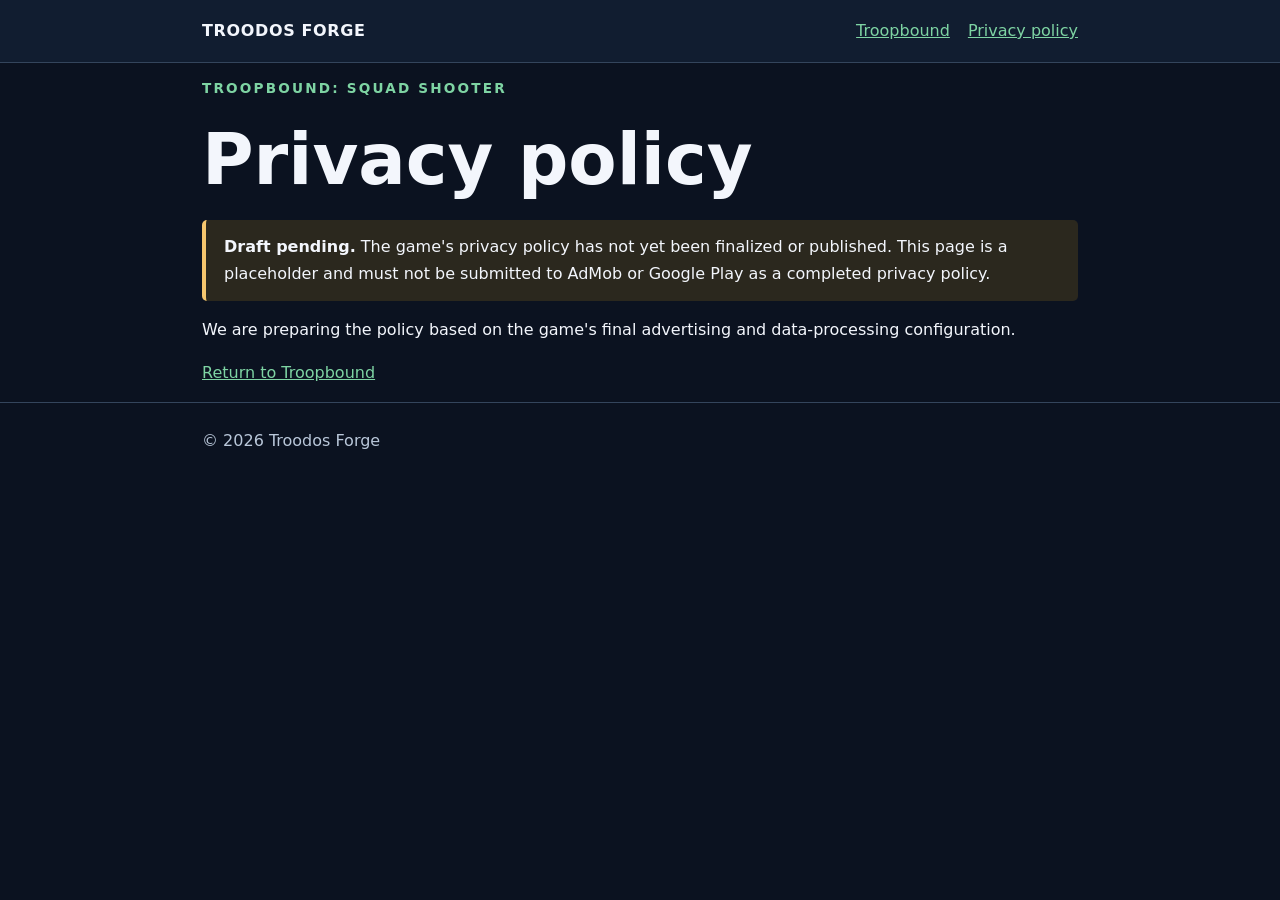
==== troopbound/privacy-policy/index.html @ 3d625c16 "Add files via upload" ====
<!doctype html><html lang="en"><head><meta charset="utf-8"><meta name="viewport" content="width=device-width,initial-scale=1"><meta name="robots" content="noindex"><title>Privacy Policy — Draft Pending | Troopbound</title><link rel="stylesheet" href="/assets/style.css"></head><body><header><div class="wrap"><nav aria-label="Main navigation"><a class="brand" href="/">TROODOS FORGE</a><div class="links"><a href="/troopbound/">Troopbound</a><a href="/troopbound/privacy-policy/" aria-current="page">Privacy policy</a></div></nav></div></header><main class="wrap"><p class="eyebrow">Troopbound: Squad Shooter</p><h1>Privacy policy</h1><div class="notice" role="status"><strong>Draft pending.</strong> The game's privacy policy has not yet been finalized or published. This page is a placeholder and must not be submitted to AdMob or Google Play as a completed privacy policy.</div><p>We are preparing the policy based on the game's final advertising and data-processing configuration.</p><p><a href="/troopbound/">Return to Troopbound</a></p></main><footer><div class="wrap">© 2026 Troodos Forge</div></footer></body></html>
---- assets/style.css ----
:root{color-scheme:dark;--bg:#0b1220;--panel:#152239;--text:#f3f6fc;--muted:#b9c7d9;--accent:#7ed4a3;--border:#34455c}*{box-sizing:border-box}body{margin:0;background:var(--bg);color:var(--text);font:16px/1.65 system-ui,-apple-system,Segoe UI,Arial,sans-serif}a{color:var(--accent)}a:focus-visible,button:focus-visible{outline:3px solid #ffe08a;outline-offset:4px}.wrap{max-width:920px;margin:auto;padding:0 22px}header{border-bottom:1px solid var(--border);background:#111d30}nav{display:flex;justify-content:space-between;align-items:center;gap:20px;flex-wrap:wrap;padding:18px 0}nav .links{display:flex;gap:18px;flex-wrap:wrap}.brand{font-weight:800;letter-spacing:.04em;text-decoration:none;color:var(--text)}main{padding:62px 0 85px}.eyebrow{text-transform:uppercase;letter-spacing:.16em;color:var(--accent);font-size:.85rem;font-weight:700}h1{font-size:clamp(2.3rem,6vw,4.4rem);line-height:1.12;margin:.3em 0}h2{margin-top:1.8em;line-height:1.2}.lead{font-size:1.22rem;color:var(--muted);max-width:690px}.card{background:var(--panel);border:1px solid var(--border);border-radius:18px;padding:28px;margin:28px 0}.button{display:inline-block;background:var(--accent);color:#092015;padding:12px 22px;border-radius:9px;font-weight:800;text-decoration:none;margin:10px 12px 10px 0}.secondary{background:transparent;border:1px solid var(--accent);color:var(--accent)}.muted{color:var(--muted)}footer{border-top:1px solid var(--border);padding:25px 0;color:var(--muted)}.notice{border-left:4px solid #f5c66e;padding:14px 18px;background:#2b281e;border-radius:5px}ul{padding-left:24px}@media(max-width:540px){main{padding-top:40px}.card{padding:20px}}@media(prefers-reduced-motion:reduce){*,*:before,*:after{scroll-behavior:auto!important}}
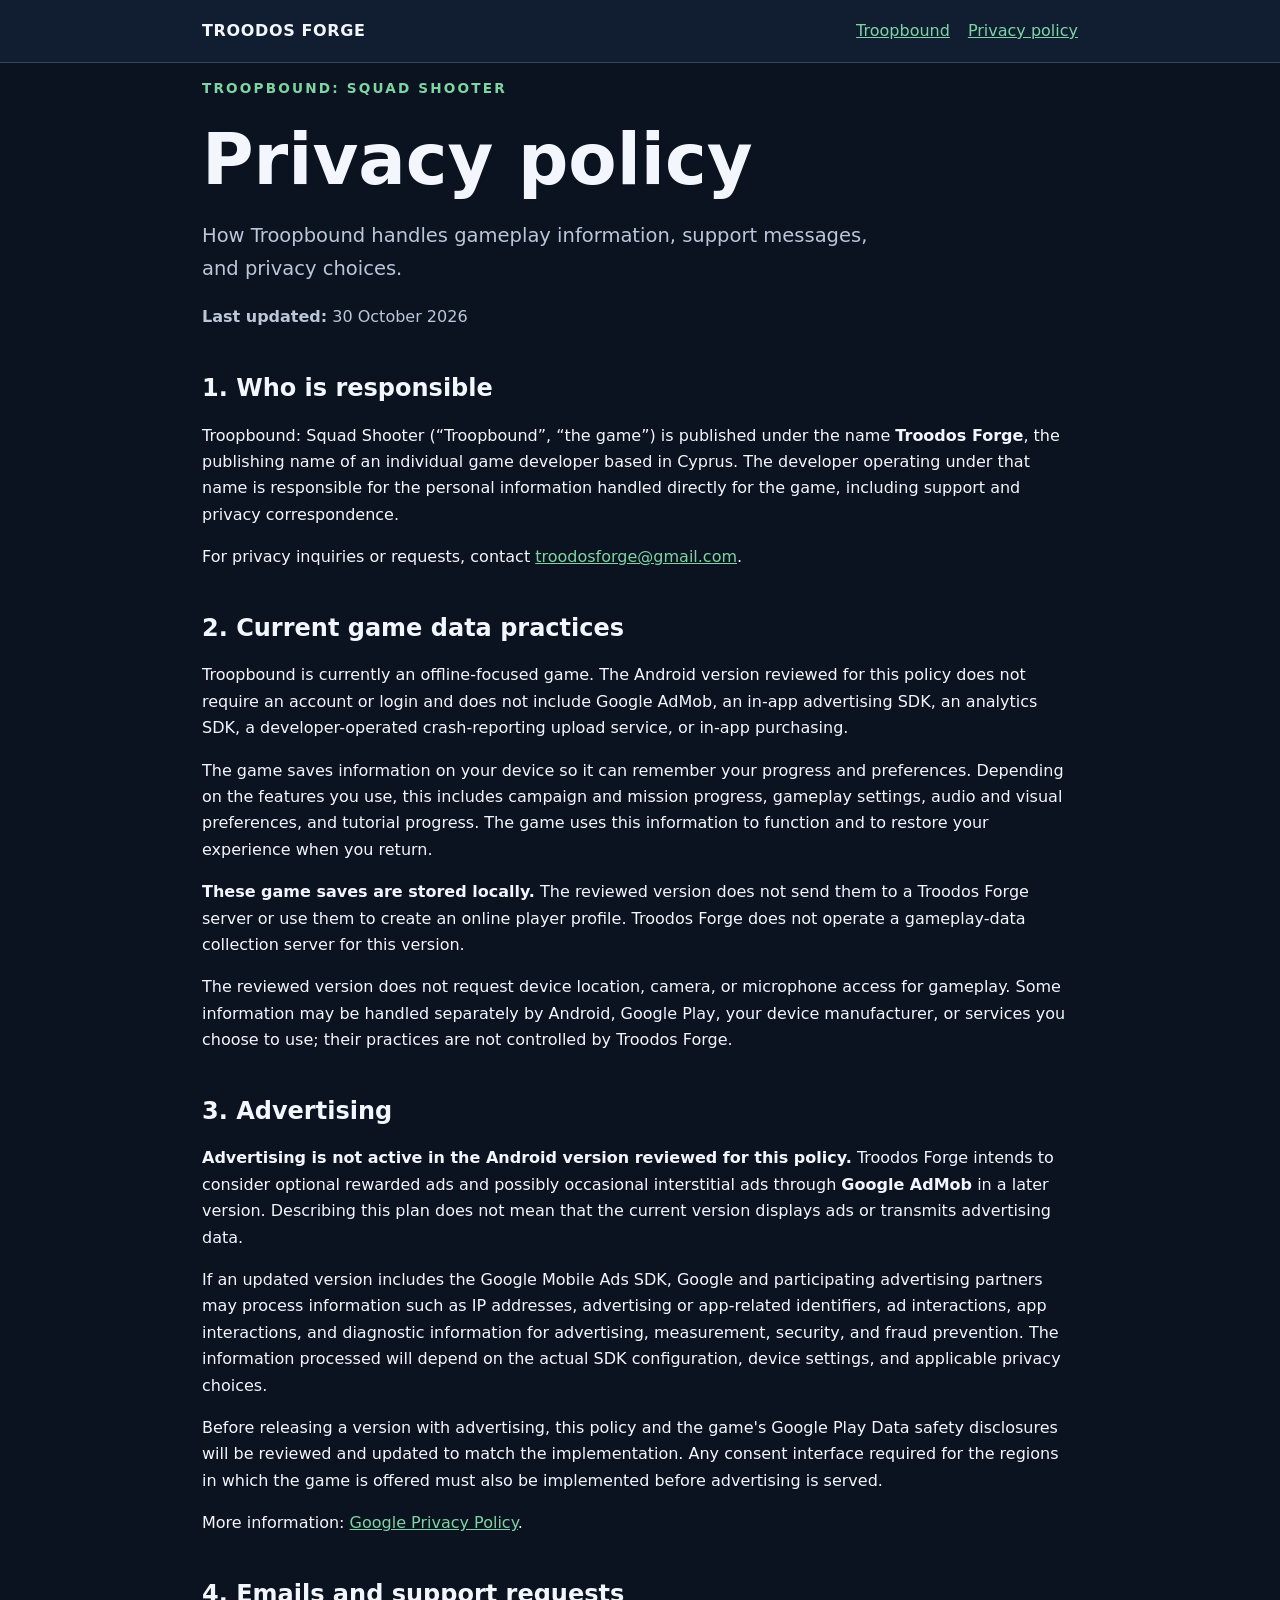
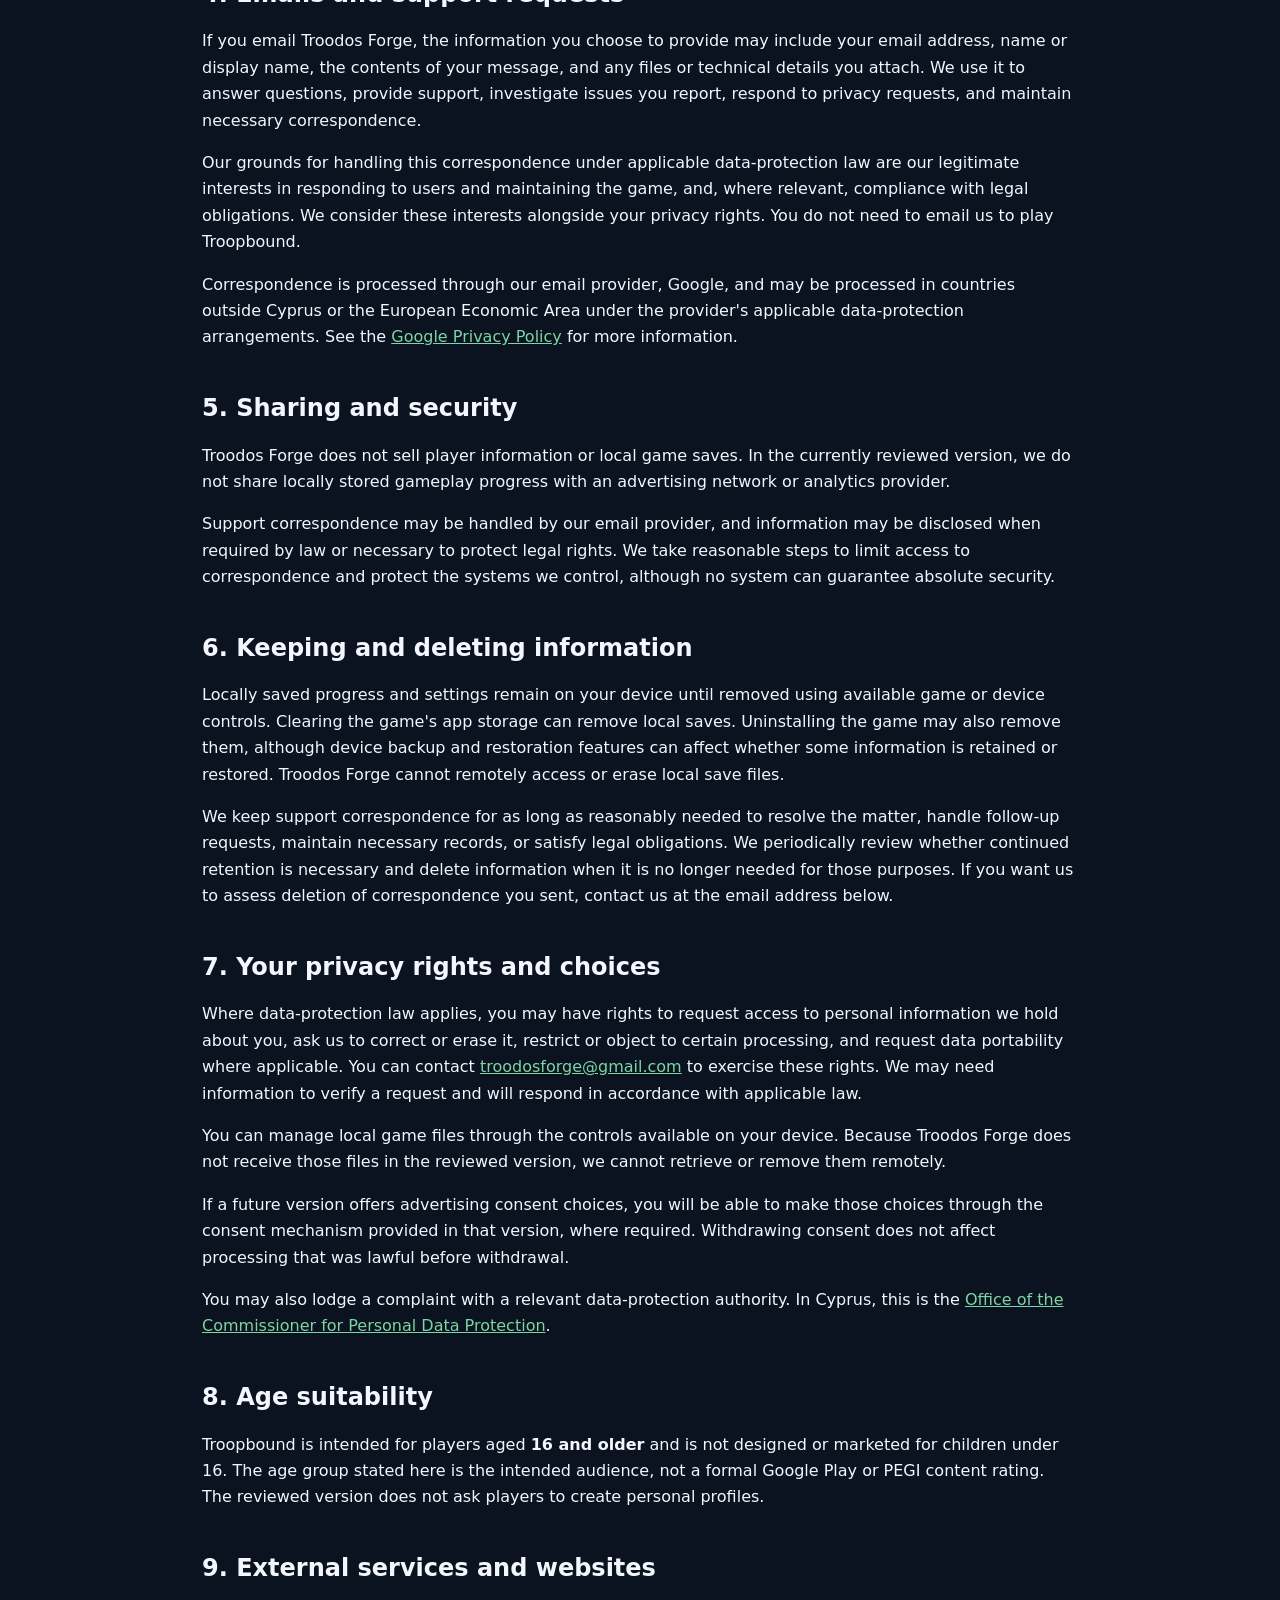
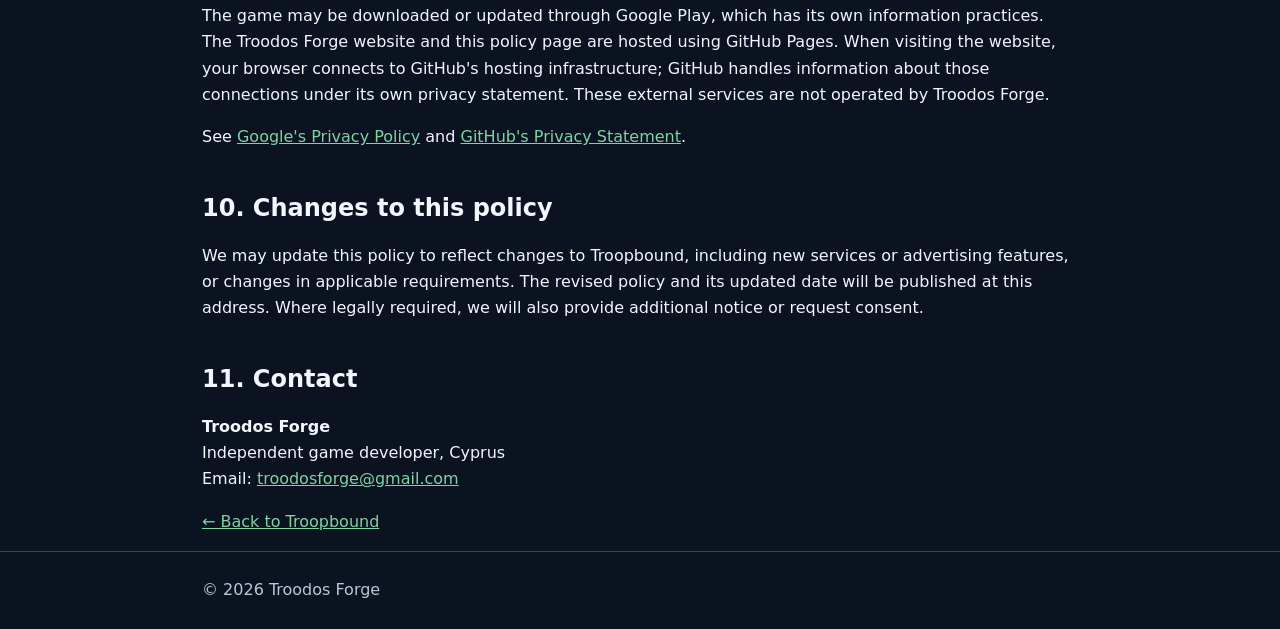
==== commit eaa7bfb7: "Update index.html" ====
--- a/troopbound/privacy-policy/index.html
+++ b/troopbound/privacy-policy/index.html
@@ -1 +1,88 @@
-<!doctype html><html lang="en"><head><meta charset="utf-8"><meta name="viewport" content="width=device-width,initial-scale=1"><meta name="robots" content="noindex"><title>Privacy Policy — Draft Pending | Troopbound</title><link rel="stylesheet" href="/assets/style.css"></head><body><header><div class="wrap"><nav aria-label="Main navigation"><a class="brand" href="/">TROODOS FORGE</a><div class="links"><a href="/troopbound/">Troopbound</a><a href="/troopbound/privacy-policy/" aria-current="page">Privacy policy</a></div></nav></div></header><main class="wrap"><p class="eyebrow">Troopbound: Squad Shooter</p><h1>Privacy policy</h1><div class="notice" role="status"><strong>Draft pending.</strong> The game's privacy policy has not yet been finalized or published. This page is a placeholder and must not be submitted to AdMob or Google Play as a completed privacy policy.</div><p>We are preparing the policy based on the game's final advertising and data-processing configuration.</p><p><a href="/troopbound/">Return to Troopbound</a></p></main><footer><div class="wrap">© 2026 Troodos Forge</div></footer></body></html>
+<!doctype html>
+<html lang="en">
+<head>
+  <meta charset="utf-8">
+  <meta name="viewport" content="width=device-width, initial-scale=1">
+  <meta name="description" content="Privacy Policy for Troopbound: Squad Shooter, published by Troodos Forge.">
+  <meta name="color-scheme" content="dark">
+  <link rel="canonical" href="https://troodosforge.github.io/troopbound/privacy-policy/">
+  <link rel="stylesheet" href="/assets/style.css">
+  <title>Privacy Policy | Troopbound: Squad Shooter | Troodos Forge</title>
+</head>
+<body>
+  <header>
+    <div class="wrap">
+      <nav aria-label="Main navigation">
+        <a class="brand" href="/">TROODOS FORGE</a>
+        <div class="links">
+          <a href="/troopbound/">Troopbound</a>
+          <a href="/troopbound/privacy-policy/" aria-current="page">Privacy policy</a>
+        </div>
+      </nav>
+    </div>
+  </header>
+
+  <main class="wrap" id="main">
+    <p class="eyebrow">Troopbound: Squad Shooter</p>
+    <h1>Privacy policy</h1>
+    <p class="lead">How Troopbound handles gameplay information, support messages, and privacy choices.</p>
+    <p class="muted"><strong>Last updated:</strong> 30 October 2026</p>
+
+    <h2>1. Who is responsible</h2>
+    <p>Troopbound: Squad Shooter (“Troopbound”, “the game”) is published under the name <strong>Troodos Forge</strong>, the publishing name of an individual game developer based in Cyprus. The developer operating under that name is responsible for the personal information handled directly for the game, including support and privacy correspondence.</p>
+    <p>For privacy inquiries or requests, contact <a href="mailto:troodosforge@gmail.com">troodosforge@gmail.com</a>.</p>
+
+    <h2>2. Current game data practices</h2>
+    <p>Troopbound is currently an offline-focused game. The Android version reviewed for this policy does not require an account or login and does not include Google AdMob, an in-app advertising SDK, an analytics SDK, a developer-operated crash-reporting upload service, or in-app purchasing.</p>
+    <p>The game saves information on your device so it can remember your progress and preferences. Depending on the features you use, this includes campaign and mission progress, gameplay settings, audio and visual preferences, and tutorial progress. The game uses this information to function and to restore your experience when you return.</p>
+    <p><strong>These game saves are stored locally.</strong> The reviewed version does not send them to a Troodos Forge server or use them to create an online player profile. Troodos Forge does not operate a gameplay-data collection server for this version.</p>
+    <p>The reviewed version does not request device location, camera, or microphone access for gameplay. Some information may be handled separately by Android, Google Play, your device manufacturer, or services you choose to use; their practices are not controlled by Troodos Forge.</p>
+
+    <h2>3. Advertising</h2>
+    <p><strong>Advertising is not active in the Android version reviewed for this policy.</strong> Troodos Forge intends to consider optional rewarded ads and possibly occasional interstitial ads through <strong>Google AdMob</strong> in a later version. Describing this plan does not mean that the current version displays ads or transmits advertising data.</p>
+    <p>If an updated version includes the Google Mobile Ads SDK, Google and participating advertising partners may process information such as IP addresses, advertising or app-related identifiers, ad interactions, app interactions, and diagnostic information for advertising, measurement, security, and fraud prevention. The information processed will depend on the actual SDK configuration, device settings, and applicable privacy choices.</p>
+    <p>Before releasing a version with advertising, this policy and the game's Google Play Data safety disclosures will be reviewed and updated to match the implementation. Any consent interface required for the regions in which the game is offered must also be implemented before advertising is served.</p>
+    <p>More information: <a href="https://policies.google.com/privacy" rel="noopener noreferrer">Google Privacy Policy</a>.</p>
+
+    <h2>4. Emails and support requests</h2>
+    <p>If you email Troodos Forge, the information you choose to provide may include your email address, name or display name, the contents of your message, and any files or technical details you attach. We use it to answer questions, provide support, investigate issues you report, respond to privacy requests, and maintain necessary correspondence.</p>
+    <p>Our grounds for handling this correspondence under applicable data-protection law are our legitimate interests in responding to users and maintaining the game, and, where relevant, compliance with legal obligations. We consider these interests alongside your privacy rights. You do not need to email us to play Troopbound.</p>
+    <p>Correspondence is processed through our email provider, Google, and may be processed in countries outside Cyprus or the European Economic Area under the provider's applicable data-protection arrangements. See the <a href="https://policies.google.com/privacy" rel="noopener noreferrer">Google Privacy Policy</a> for more information.</p>
+
+    <h2>5. Sharing and security</h2>
+    <p>Troodos Forge does not sell player information or local game saves. In the currently reviewed version, we do not share locally stored gameplay progress with an advertising network or analytics provider.</p>
+    <p>Support correspondence may be handled by our email provider, and information may be disclosed when required by law or necessary to protect legal rights. We take reasonable steps to limit access to correspondence and protect the systems we control, although no system can guarantee absolute security.</p>
+
+    <h2>6. Keeping and deleting information</h2>
+    <p>Locally saved progress and settings remain on your device until removed using available game or device controls. Clearing the game's app storage can remove local saves. Uninstalling the game may also remove them, although device backup and restoration features can affect whether some information is retained or restored. Troodos Forge cannot remotely access or erase local save files.</p>
+    <p>We keep support correspondence for as long as reasonably needed to resolve the matter, handle follow-up requests, maintain necessary records, or satisfy legal obligations. We periodically review whether continued retention is necessary and delete information when it is no longer needed for those purposes. If you want us to assess deletion of correspondence you sent, contact us at the email address below.</p>
+
+    <h2>7. Your privacy rights and choices</h2>
+    <p>Where data-protection law applies, you may have rights to request access to personal information we hold about you, ask us to correct or erase it, restrict or object to certain processing, and request data portability where applicable. You can contact <a href="mailto:troodosforge@gmail.com">troodosforge@gmail.com</a> to exercise these rights. We may need information to verify a request and will respond in accordance with applicable law.</p>
+    <p>You can manage local game files through the controls available on your device. Because Troodos Forge does not receive those files in the reviewed version, we cannot retrieve or remove them remotely.</p>
+    <p>If a future version offers advertising consent choices, you will be able to make those choices through the consent mechanism provided in that version, where required. Withdrawing consent does not affect processing that was lawful before withdrawal.</p>
+    <p>You may also lodge a complaint with a relevant data-protection authority. In Cyprus, this is the <a href="https://www.gov.cy/dataprotection/en/information-for-the-public/lodge-a-complaint/" rel="noopener noreferrer">Office of the Commissioner for Personal Data Protection</a>.</p>
+
+    <h2>8. Age suitability</h2>
+    <p>Troopbound is intended for players aged <strong>16 and older</strong> and is not designed or marketed for children under 16. The age group stated here is the intended audience, not a formal Google Play or PEGI content rating. The reviewed version does not ask players to create personal profiles.</p>
+
+    <h2>9. External services and websites</h2>
+    <p>The game may be downloaded or updated through Google Play, which has its own information practices. The Troodos Forge website and this policy page are hosted using GitHub Pages. When visiting the website, your browser connects to GitHub's hosting infrastructure; GitHub handles information about those connections under its own privacy statement. These external services are not operated by Troodos Forge.</p>
+    <p>See <a href="https://policies.google.com/privacy" rel="noopener noreferrer">Google's Privacy Policy</a> and <a href="https://docs.github.com/en/site-policy/privacy-policies/github-general-privacy-statement" rel="noopener noreferrer">GitHub's Privacy Statement</a>.</p>
+
+    <h2>10. Changes to this policy</h2>
+    <p>We may update this policy to reflect changes to Troopbound, including new services or advertising features, or changes in applicable requirements. The revised policy and its updated date will be published at this address. Where legally required, we will also provide additional notice or request consent.</p>
+
+    <h2>11. Contact</h2>
+    <p><strong>Troodos Forge</strong><br>
+    Independent game developer, Cyprus<br>
+    Email: <a href="mailto:troodosforge@gmail.com">troodosforge@gmail.com</a></p>
+
+    <p><a href="/troopbound/">← Back to Troopbound</a></p>
+  </main>
+
+  <footer>
+    <div class="wrap">© 2026 Troodos Forge</div>
+  </footer>
+</body>
+</html>
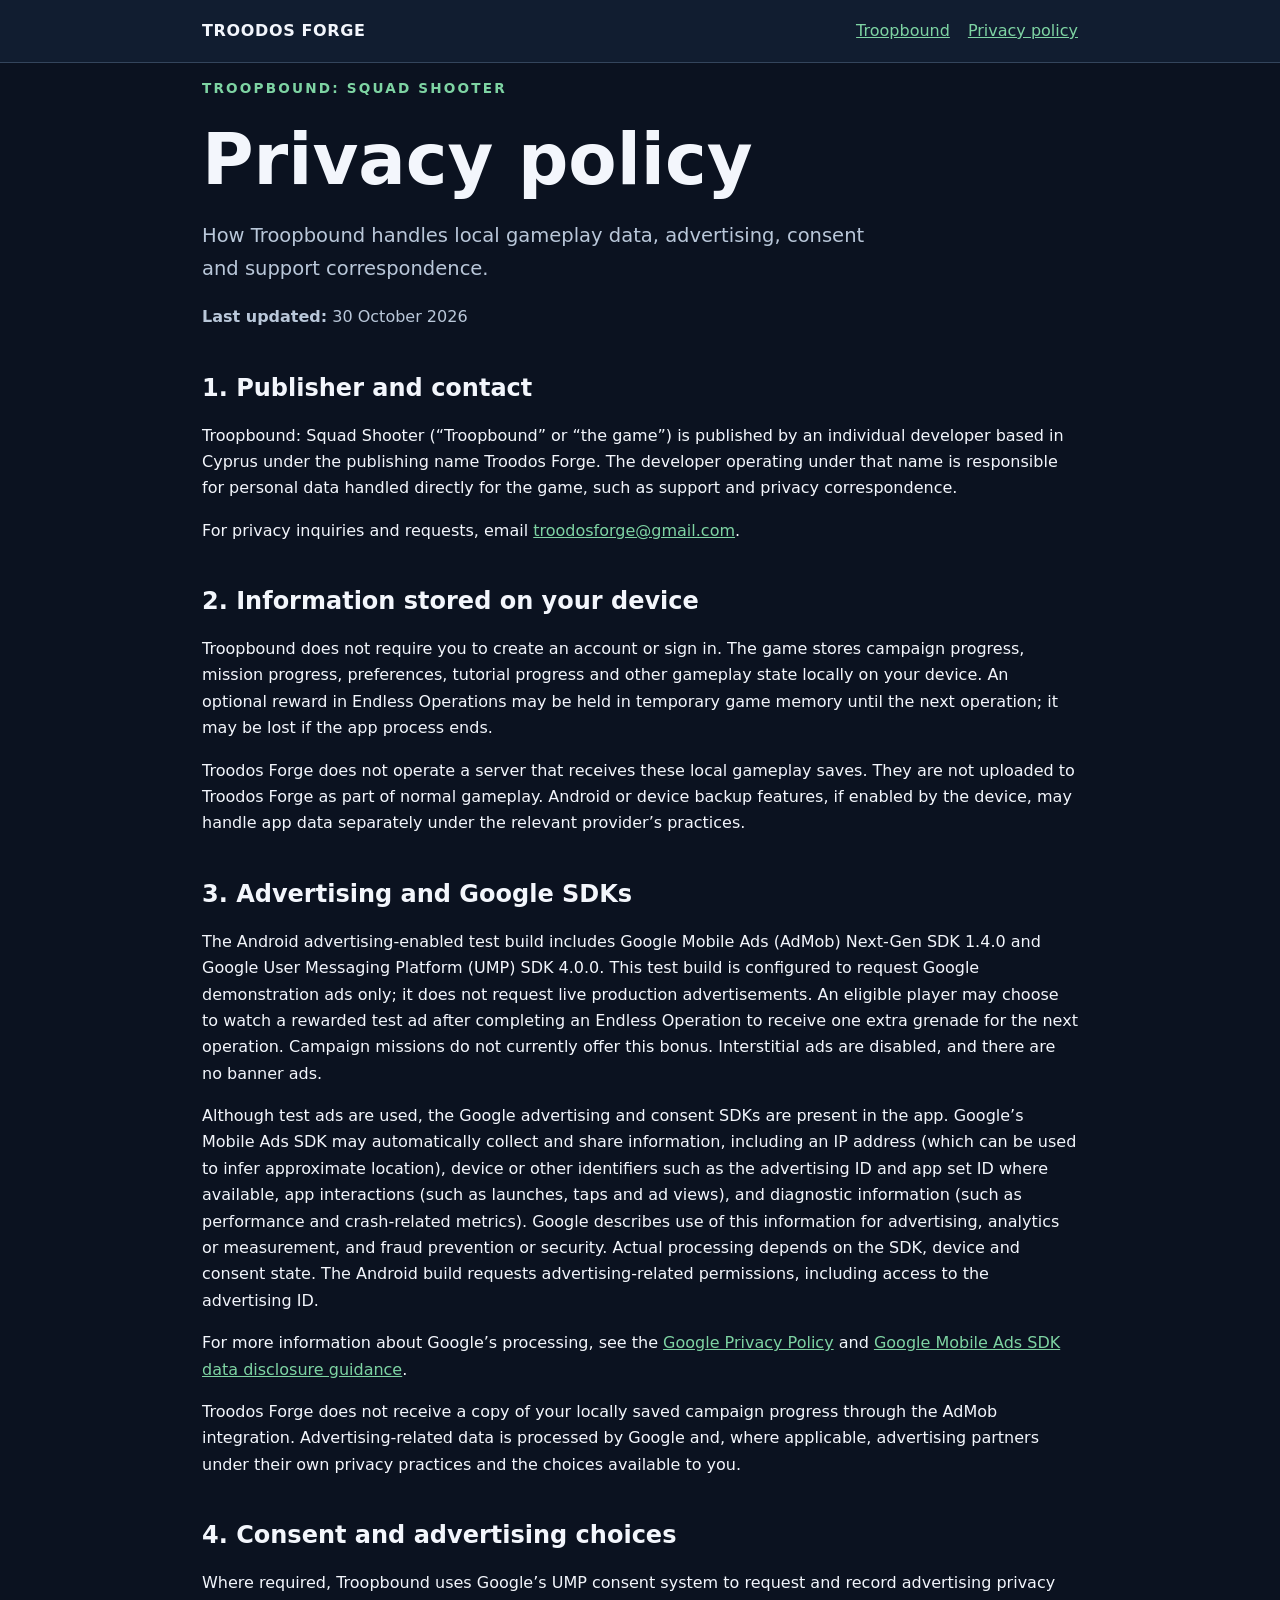
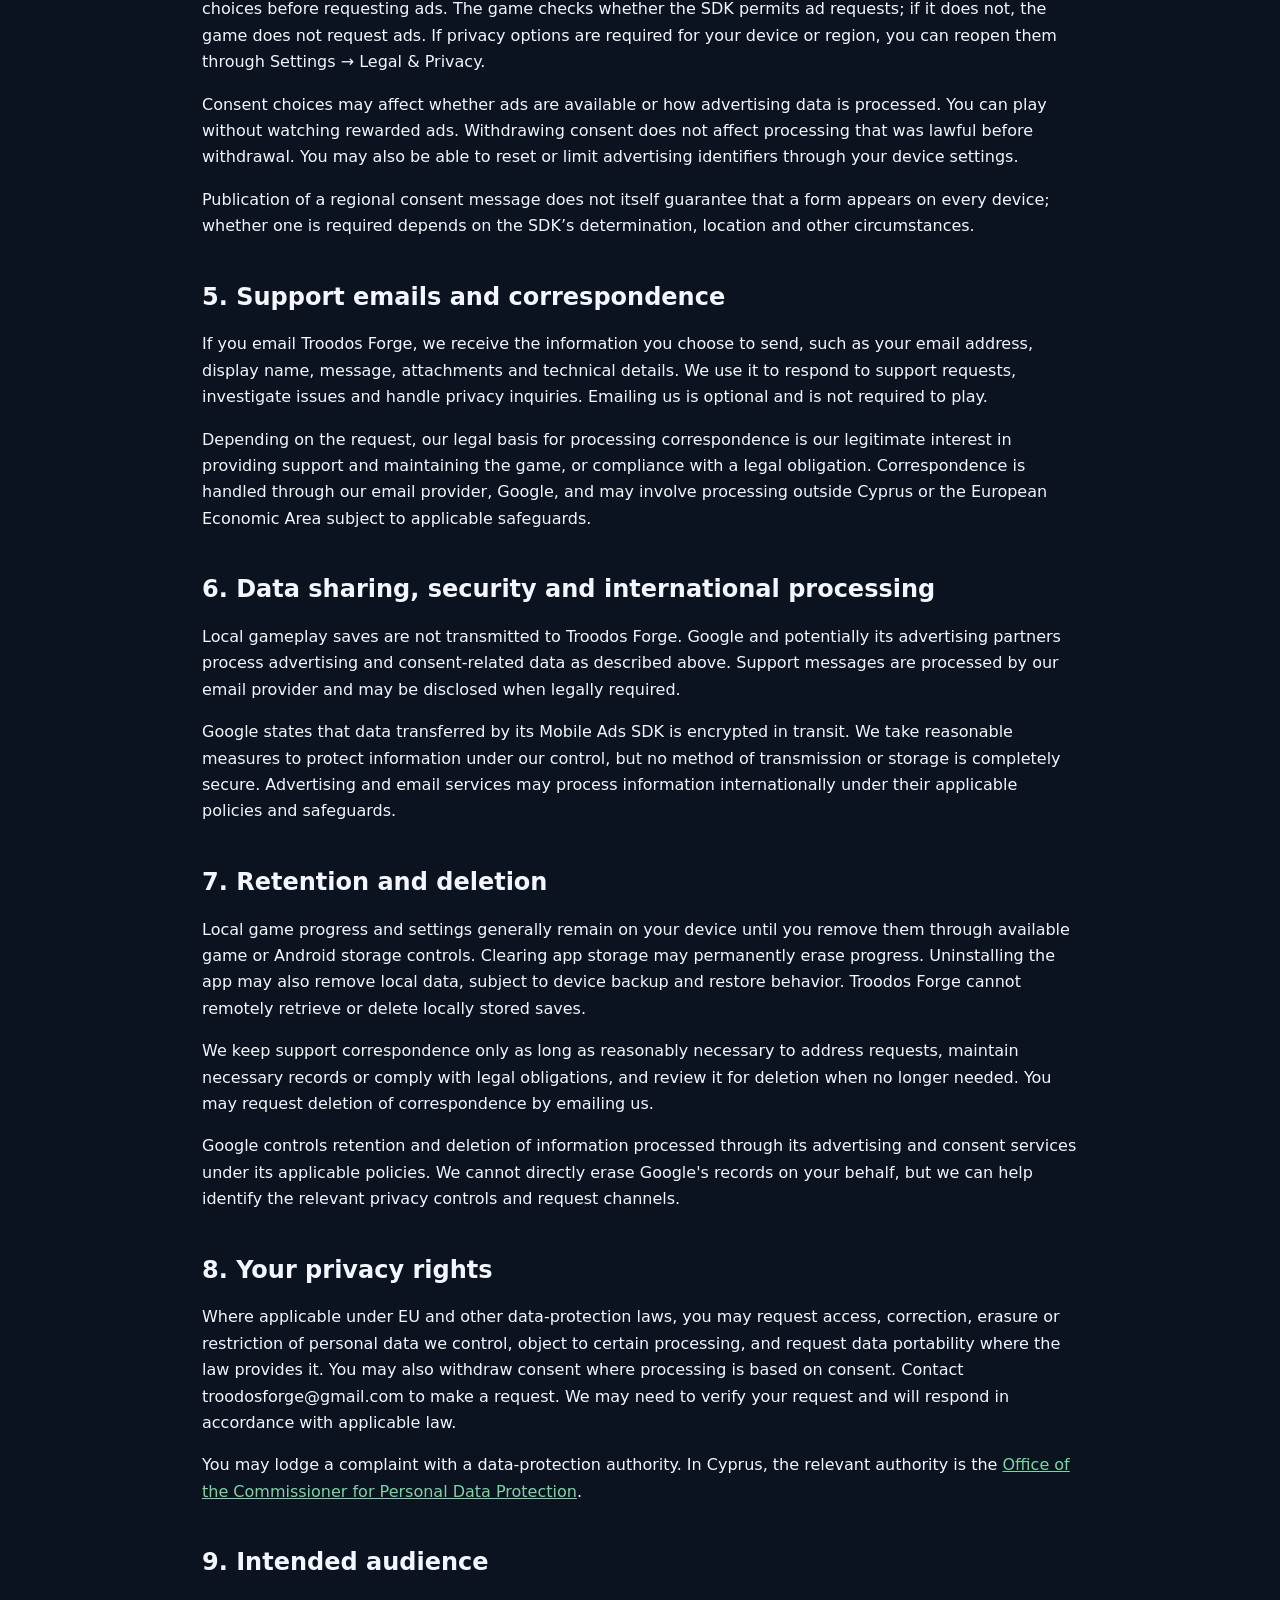
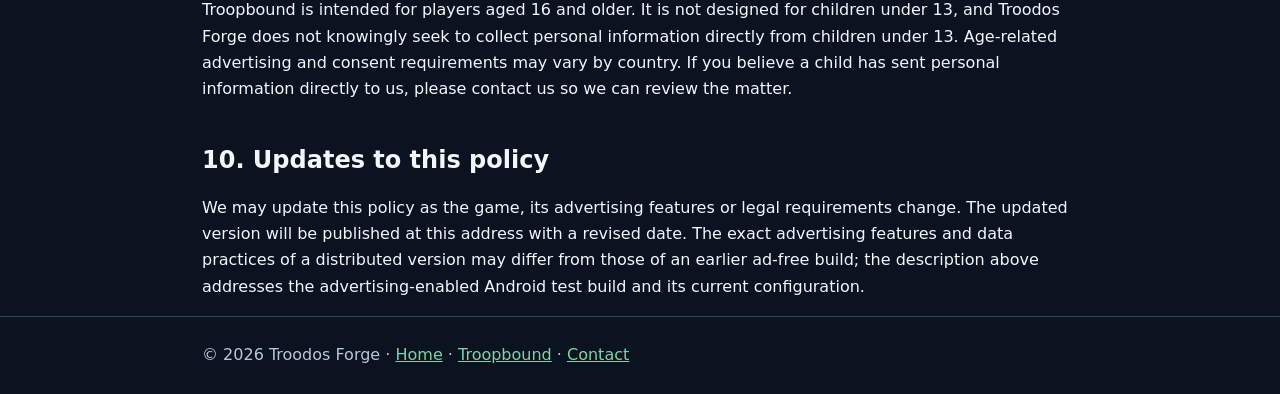
==== commit 17f667bf: "Add files via upload" ====
--- a/troopbound/privacy-policy/index.html
+++ b/troopbound/privacy-policy/index.html
@@ -21,68 +21,44 @@
       </nav>
     </div>
   </header>
-
   <main class="wrap" id="main">
     <p class="eyebrow">Troopbound: Squad Shooter</p>
     <h1>Privacy policy</h1>
-    <p class="lead">How Troopbound handles gameplay information, support messages, and privacy choices.</p>
+    <p class="lead">How Troopbound handles local gameplay data, advertising, consent and support correspondence.</p>
     <p class="muted"><strong>Last updated:</strong> 30 October 2026</p>
-
-    <h2>1. Who is responsible</h2>
-    <p>Troopbound: Squad Shooter (“Troopbound”, “the game”) is published under the name <strong>Troodos Forge</strong>, the publishing name of an individual game developer based in Cyprus. The developer operating under that name is responsible for the personal information handled directly for the game, including support and privacy correspondence.</p>
-    <p>For privacy inquiries or requests, contact <a href="mailto:troodosforge@gmail.com">troodosforge@gmail.com</a>.</p>
-
-    <h2>2. Current game data practices</h2>
-    <p>Troopbound is currently an offline-focused game. The Android version reviewed for this policy does not require an account or login and does not include Google AdMob, an in-app advertising SDK, an analytics SDK, a developer-operated crash-reporting upload service, or in-app purchasing.</p>
-    <p>The game saves information on your device so it can remember your progress and preferences. Depending on the features you use, this includes campaign and mission progress, gameplay settings, audio and visual preferences, and tutorial progress. The game uses this information to function and to restore your experience when you return.</p>
-    <p><strong>These game saves are stored locally.</strong> The reviewed version does not send them to a Troodos Forge server or use them to create an online player profile. Troodos Forge does not operate a gameplay-data collection server for this version.</p>
-    <p>The reviewed version does not request device location, camera, or microphone access for gameplay. Some information may be handled separately by Android, Google Play, your device manufacturer, or services you choose to use; their practices are not controlled by Troodos Forge.</p>
-
-    <h2>3. Advertising</h2>
-    <p><strong>Advertising is not active in the Android version reviewed for this policy.</strong> Troodos Forge intends to consider optional rewarded ads and possibly occasional interstitial ads through <strong>Google AdMob</strong> in a later version. Describing this plan does not mean that the current version displays ads or transmits advertising data.</p>
-    <p>If an updated version includes the Google Mobile Ads SDK, Google and participating advertising partners may process information such as IP addresses, advertising or app-related identifiers, ad interactions, app interactions, and diagnostic information for advertising, measurement, security, and fraud prevention. The information processed will depend on the actual SDK configuration, device settings, and applicable privacy choices.</p>
-    <p>Before releasing a version with advertising, this policy and the game's Google Play Data safety disclosures will be reviewed and updated to match the implementation. Any consent interface required for the regions in which the game is offered must also be implemented before advertising is served.</p>
-    <p>More information: <a href="https://policies.google.com/privacy" rel="noopener noreferrer">Google Privacy Policy</a>.</p>
-
-    <h2>4. Emails and support requests</h2>
-    <p>If you email Troodos Forge, the information you choose to provide may include your email address, name or display name, the contents of your message, and any files or technical details you attach. We use it to answer questions, provide support, investigate issues you report, respond to privacy requests, and maintain necessary correspondence.</p>
-    <p>Our grounds for handling this correspondence under applicable data-protection law are our legitimate interests in responding to users and maintaining the game, and, where relevant, compliance with legal obligations. We consider these interests alongside your privacy rights. You do not need to email us to play Troopbound.</p>
-    <p>Correspondence is processed through our email provider, Google, and may be processed in countries outside Cyprus or the European Economic Area under the provider's applicable data-protection arrangements. See the <a href="https://policies.google.com/privacy" rel="noopener noreferrer">Google Privacy Policy</a> for more information.</p>
-
-    <h2>5. Sharing and security</h2>
-    <p>Troodos Forge does not sell player information or local game saves. In the currently reviewed version, we do not share locally stored gameplay progress with an advertising network or analytics provider.</p>
-    <p>Support correspondence may be handled by our email provider, and information may be disclosed when required by law or necessary to protect legal rights. We take reasonable steps to limit access to correspondence and protect the systems we control, although no system can guarantee absolute security.</p>
-
-    <h2>6. Keeping and deleting information</h2>
-    <p>Locally saved progress and settings remain on your device until removed using available game or device controls. Clearing the game's app storage can remove local saves. Uninstalling the game may also remove them, although device backup and restoration features can affect whether some information is retained or restored. Troodos Forge cannot remotely access or erase local save files.</p>
-    <p>We keep support correspondence for as long as reasonably needed to resolve the matter, handle follow-up requests, maintain necessary records, or satisfy legal obligations. We periodically review whether continued retention is necessary and delete information when it is no longer needed for those purposes. If you want us to assess deletion of correspondence you sent, contact us at the email address below.</p>
-
-    <h2>7. Your privacy rights and choices</h2>
-    <p>Where data-protection law applies, you may have rights to request access to personal information we hold about you, ask us to correct or erase it, restrict or object to certain processing, and request data portability where applicable. You can contact <a href="mailto:troodosforge@gmail.com">troodosforge@gmail.com</a> to exercise these rights. We may need information to verify a request and will respond in accordance with applicable law.</p>
-    <p>You can manage local game files through the controls available on your device. Because Troodos Forge does not receive those files in the reviewed version, we cannot retrieve or remove them remotely.</p>
-    <p>If a future version offers advertising consent choices, you will be able to make those choices through the consent mechanism provided in that version, where required. Withdrawing consent does not affect processing that was lawful before withdrawal.</p>
-    <p>You may also lodge a complaint with a relevant data-protection authority. In Cyprus, this is the <a href="https://www.gov.cy/dataprotection/en/information-for-the-public/lodge-a-complaint/" rel="noopener noreferrer">Office of the Commissioner for Personal Data Protection</a>.</p>
-
-    <h2>8. Age suitability</h2>
-    <p>Troopbound is intended for players aged <strong>16 and older</strong> and is not designed or marketed for children under 16. The age group stated here is the intended audience, not a formal Google Play or PEGI content rating. The reviewed version does not ask players to create personal profiles.</p>
-
-    <h2>9. External services and websites</h2>
-    <p>The game may be downloaded or updated through Google Play, which has its own information practices. The Troodos Forge website and this policy page are hosted using GitHub Pages. When visiting the website, your browser connects to GitHub's hosting infrastructure; GitHub handles information about those connections under its own privacy statement. These external services are not operated by Troodos Forge.</p>
-    <p>See <a href="https://policies.google.com/privacy" rel="noopener noreferrer">Google's Privacy Policy</a> and <a href="https://docs.github.com/en/site-policy/privacy-policies/github-general-privacy-statement" rel="noopener noreferrer">GitHub's Privacy Statement</a>.</p>
-
-    <h2>10. Changes to this policy</h2>
-    <p>We may update this policy to reflect changes to Troopbound, including new services or advertising features, or changes in applicable requirements. The revised policy and its updated date will be published at this address. Where legally required, we will also provide additional notice or request consent.</p>
-
-    <h2>11. Contact</h2>
-    <p><strong>Troodos Forge</strong><br>
-    Independent game developer, Cyprus<br>
-    Email: <a href="mailto:troodosforge@gmail.com">troodosforge@gmail.com</a></p>
-
-    <p><a href="/troopbound/">← Back to Troopbound</a></p>
+    <h2>1. Publisher and contact</h2>
+    <p>Troopbound: Squad Shooter (“Troopbound” or “the game”) is published by an individual developer based in Cyprus under the publishing name Troodos Forge. The developer operating under that name is responsible for personal data handled directly for the game, such as support and privacy correspondence.</p>
+    <p>For privacy inquiries and requests, email <a href="mailto:troodosforge@gmail.com">troodosforge@gmail.com</a>.</p>
+    <h2>2. Information stored on your device</h2>
+    <p>Troopbound does not require you to create an account or sign in. The game stores campaign progress, mission progress, preferences, tutorial progress and other gameplay state locally on your device. An optional reward in Endless Operations may be held in temporary game memory until the next operation; it may be lost if the app process ends.</p>
+    <p>Troodos Forge does not operate a server that receives these local gameplay saves. They are not uploaded to Troodos Forge as part of normal gameplay. Android or device backup features, if enabled by the device, may handle app data separately under the relevant provider’s practices.</p>
+    <h2>3. Advertising and Google SDKs</h2>
+    <p>The Android advertising-enabled test build includes Google Mobile Ads (AdMob) Next-Gen SDK 1.4.0 and Google User Messaging Platform (UMP) SDK 4.0.0. This test build is configured to request Google demonstration ads only; it does not request live production advertisements. An eligible player may choose to watch a rewarded test ad after completing an Endless Operation to receive one extra grenade for the next operation. Campaign missions do not currently offer this bonus. Interstitial ads are disabled, and there are no banner ads.</p>
+    <p>Although test ads are used, the Google advertising and consent SDKs are present in the app. Google’s Mobile Ads SDK may automatically collect and share information, including an IP address (which can be used to infer approximate location), device or other identifiers such as the advertising ID and app set ID where available, app interactions (such as launches, taps and ad views), and diagnostic information (such as performance and crash-related metrics). Google describes use of this information for advertising, analytics or measurement, and fraud prevention or security. Actual processing depends on the SDK, device and consent state. The Android build requests advertising-related permissions, including access to the advertising ID.</p>
+    <p>For more information about Google’s processing, see the <a href="https://policies.google.com/privacy" rel="noopener noreferrer">Google Privacy Policy</a> and <a href="https://developers.google.com/admob/android/next-gen/privacy/play-data-disclosure" rel="noopener noreferrer">Google Mobile Ads SDK data disclosure guidance</a>.</p>
+    <p>Troodos Forge does not receive a copy of your locally saved campaign progress through the AdMob integration. Advertising-related data is processed by Google and, where applicable, advertising partners under their own privacy practices and the choices available to you.</p>
+    <h2>4. Consent and advertising choices</h2>
+    <p>Where required, Troopbound uses Google’s UMP consent system to request and record advertising privacy choices before requesting ads. The game checks whether the SDK permits ad requests; if it does not, the game does not request ads. If privacy options are required for your device or region, you can reopen them through Settings → Legal & Privacy.</p>
+    <p>Consent choices may affect whether ads are available or how advertising data is processed. You can play without watching rewarded ads. Withdrawing consent does not affect processing that was lawful before withdrawal. You may also be able to reset or limit advertising identifiers through your device settings.</p>
+    <p>Publication of a regional consent message does not itself guarantee that a form appears on every device; whether one is required depends on the SDK’s determination, location and other circumstances.</p>
+    <h2>5. Support emails and correspondence</h2>
+    <p>If you email Troodos Forge, we receive the information you choose to send, such as your email address, display name, message, attachments and technical details. We use it to respond to support requests, investigate issues and handle privacy inquiries. Emailing us is optional and is not required to play.</p>
+    <p>Depending on the request, our legal basis for processing correspondence is our legitimate interest in providing support and maintaining the game, or compliance with a legal obligation. Correspondence is handled through our email provider, Google, and may involve processing outside Cyprus or the European Economic Area subject to applicable safeguards.</p>
+    <h2>6. Data sharing, security and international processing</h2>
+    <p>Local gameplay saves are not transmitted to Troodos Forge. Google and potentially its advertising partners process advertising and consent-related data as described above. Support messages are processed by our email provider and may be disclosed when legally required.</p>
+    <p>Google states that data transferred by its Mobile Ads SDK is encrypted in transit. We take reasonable measures to protect information under our control, but no method of transmission or storage is completely secure. Advertising and email services may process information internationally under their applicable policies and safeguards.</p>
+    <h2>7. Retention and deletion</h2>
+    <p>Local game progress and settings generally remain on your device until you remove them through available game or Android storage controls. Clearing app storage may permanently erase progress. Uninstalling the app may also remove local data, subject to device backup and restore behavior. Troodos Forge cannot remotely retrieve or delete locally stored saves.</p>
+    <p>We keep support correspondence only as long as reasonably necessary to address requests, maintain necessary records or comply with legal obligations, and review it for deletion when no longer needed. You may request deletion of correspondence by emailing us.</p>
+    <p>Google controls retention and deletion of information processed through its advertising and consent services under its applicable policies. We cannot directly erase Google's records on your behalf, but we can help identify the relevant privacy controls and request channels.</p>
+    <h2>8. Your privacy rights</h2>
+    <p>Where applicable under EU and other data-protection laws, you may request access, correction, erasure or restriction of personal data we control, object to certain processing, and request data portability where the law provides it. You may also withdraw consent where processing is based on consent. Contact troodosforge@gmail.com to make a request. We may need to verify your request and will respond in accordance with applicable law.</p>
+    <p>You may lodge a complaint with a data-protection authority. In Cyprus, the relevant authority is the <a href="https://www.dataprotection.gov.cy/" rel="noopener noreferrer">Office of the Commissioner for Personal Data Protection</a>.</p>
+    <h2>9. Intended audience</h2>
+    <p>Troopbound is intended for players aged 16 and older. It is not designed for children under 13, and Troodos Forge does not knowingly seek to collect personal information directly from children under 13. Age-related advertising and consent requirements may vary by country. If you believe a child has sent personal information directly to us, please contact us so we can review the matter.</p>
+    <h2>10. Updates to this policy</h2>
+    <p>We may update this policy as the game, its advertising features or legal requirements change. The updated version will be published at this address with a revised date. The exact advertising features and data practices of a distributed version may differ from those of an earlier ad-free build; the description above addresses the advertising-enabled Android test build and its current configuration.</p>
   </main>
-
-  <footer>
-    <div class="wrap">© 2026 Troodos Forge</div>
-  </footer>
+  <footer><div class="wrap">© 2026 Troodos Forge · <a href="/">Home</a> · <a href="/troopbound/">Troopbound</a> · <a href="mailto:troodosforge@gmail.com">Contact</a></div></footer>
 </body>
 </html>
